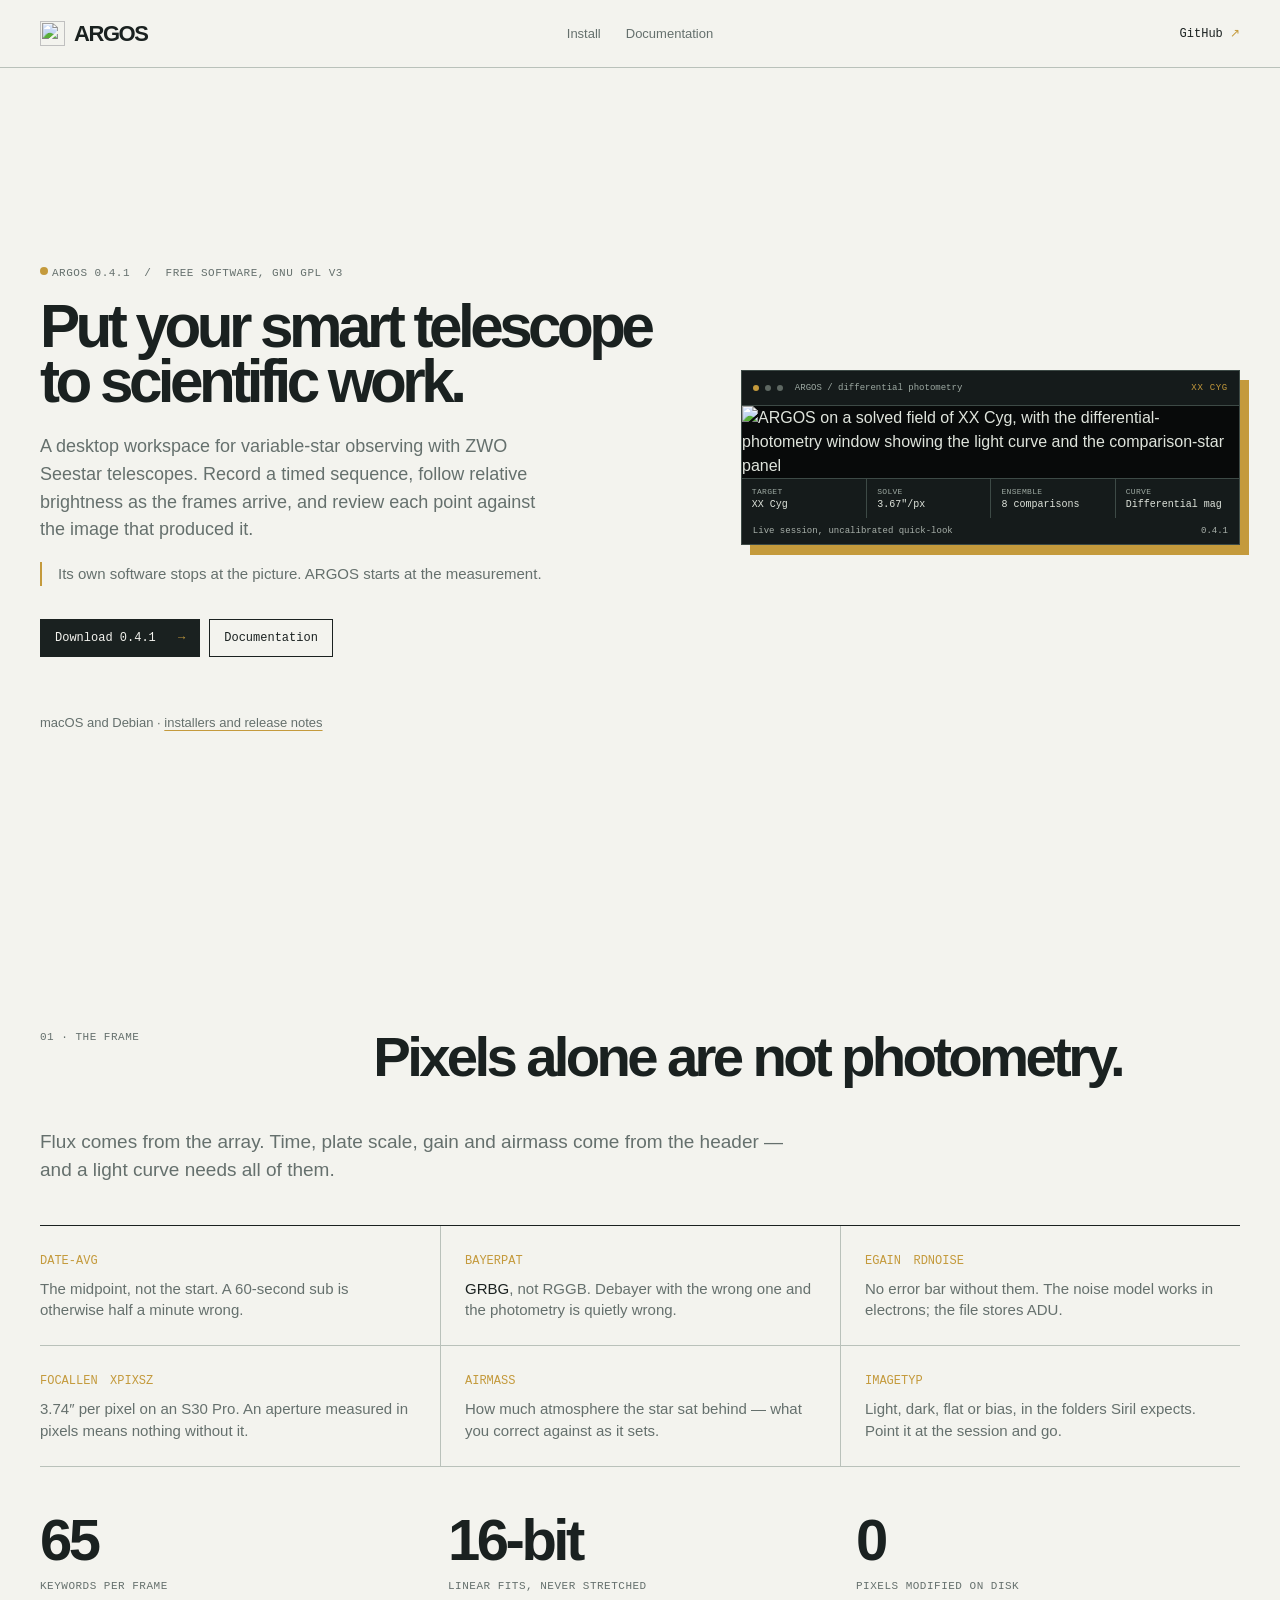
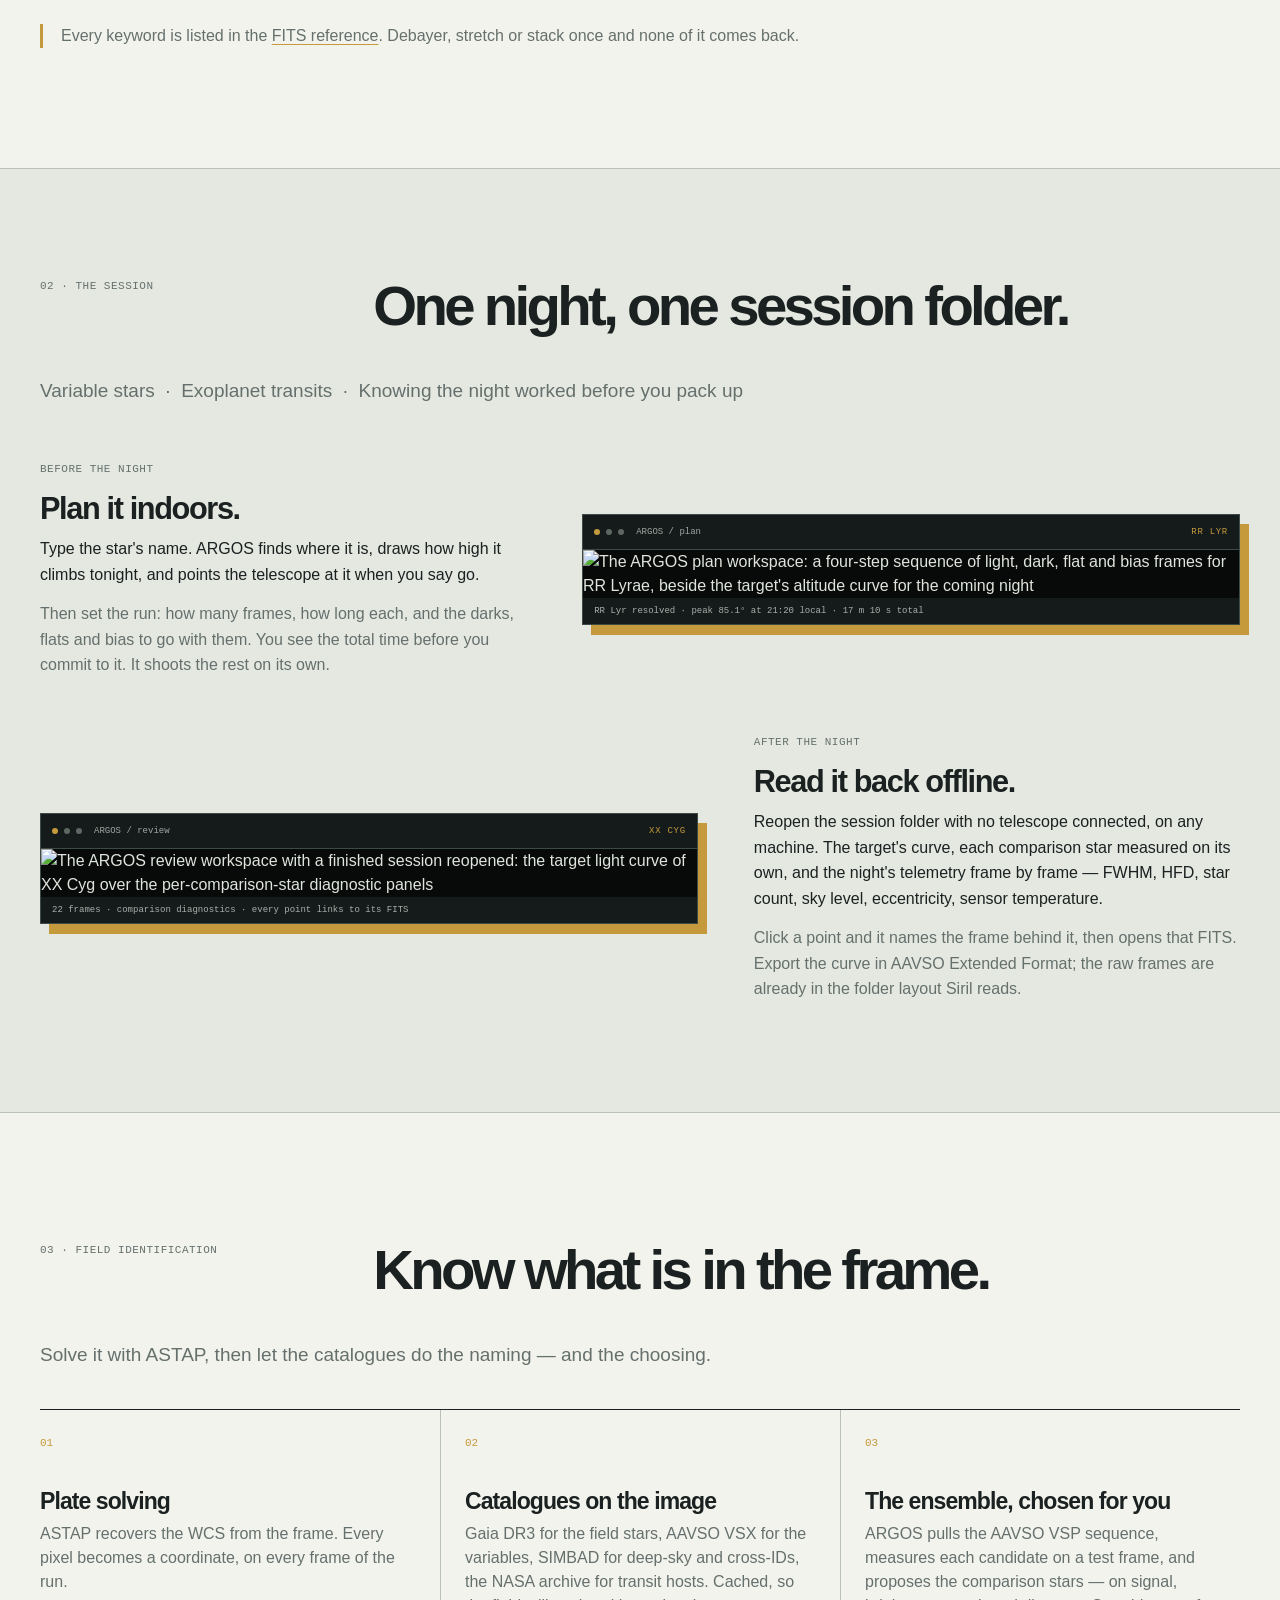
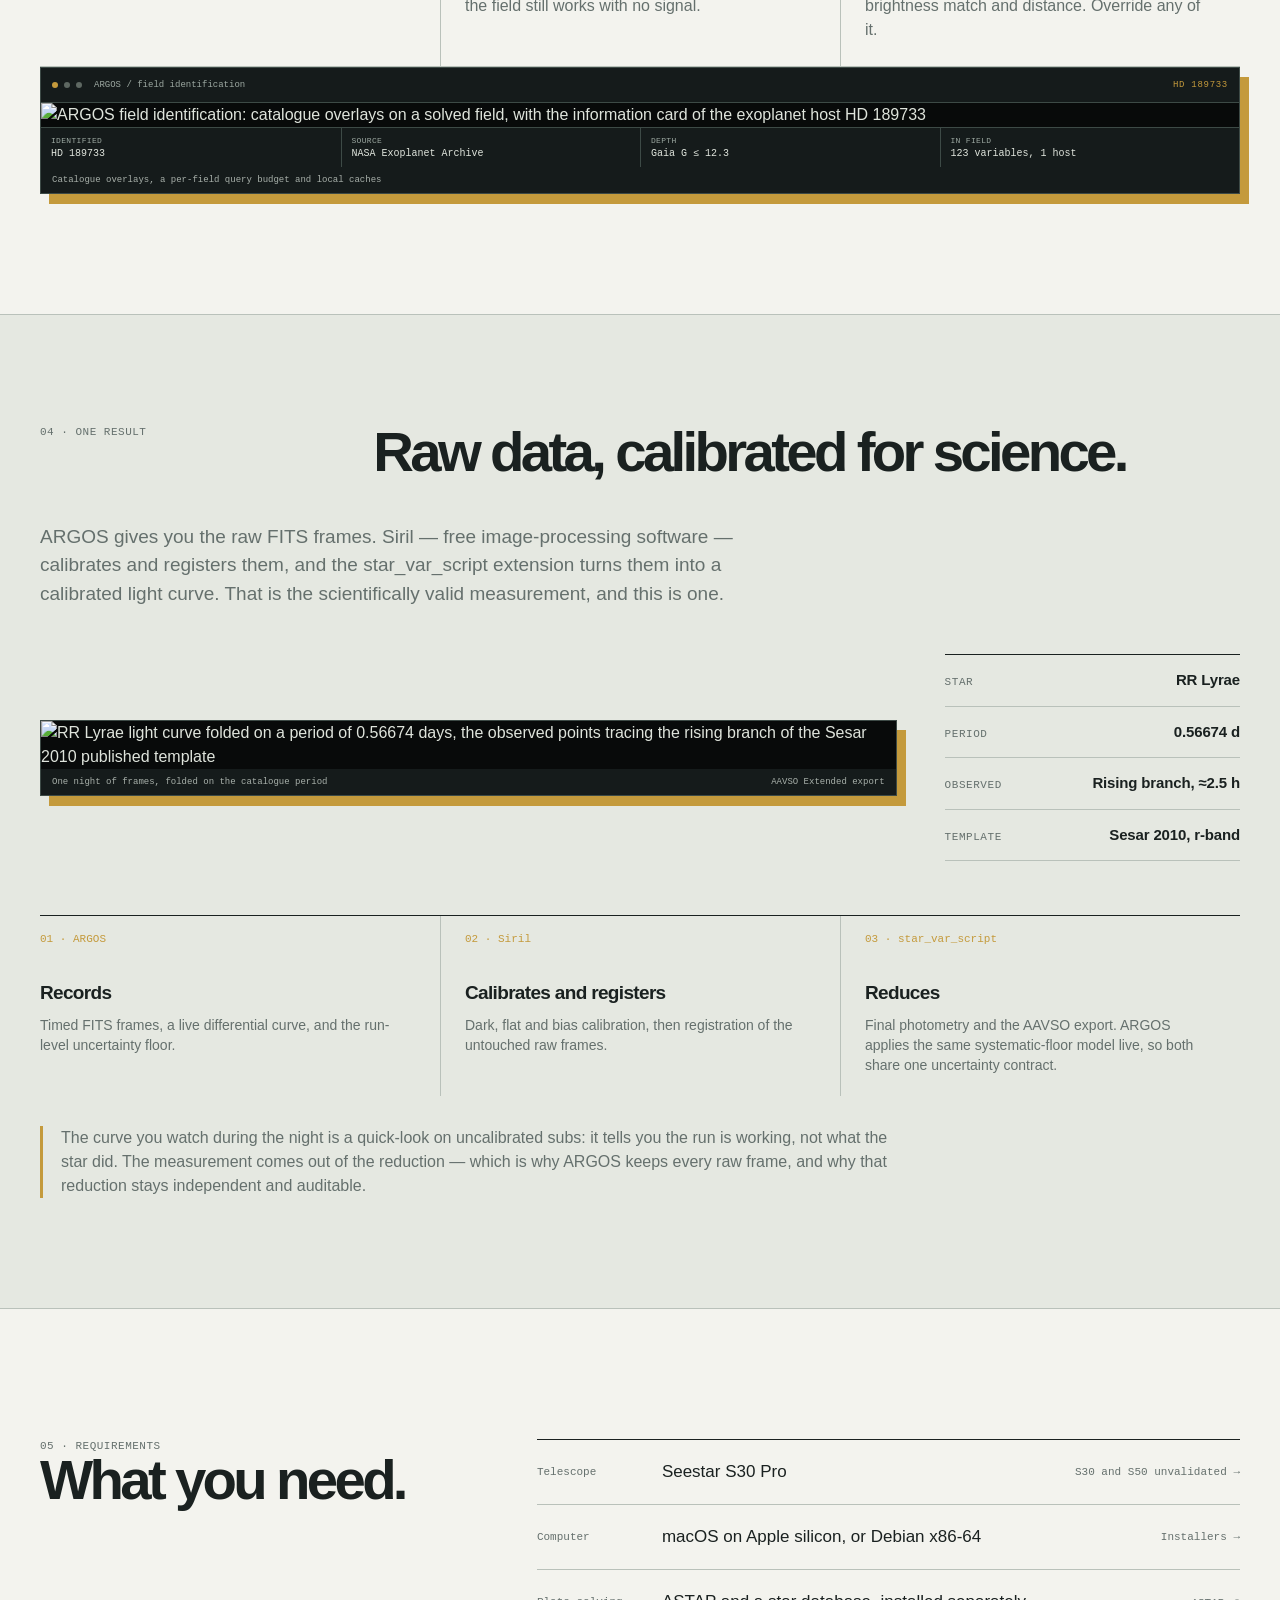
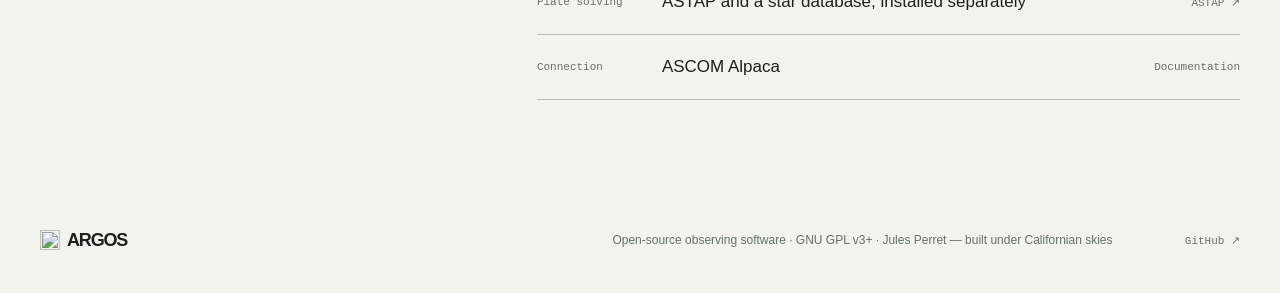
==== docs/index.html @ a36f413e "Merge branch 'main' into release/0.4.2" ====
<!doctype html>
<html lang="en">
<head>
  <meta charset="utf-8">
  <meta name="viewport" content="width=device-width, initial-scale=1">
  <meta name="description" content="ARGOS is a desktop workspace for variable-star observing with ZWO Seestar telescopes: record timed FITS sequences, follow relative brightness as frames arrive, and review each measurement against its source image.">
  <meta property="og:title" content="ARGOS — variable-star observing with a Seestar">
  <meta property="og:description" content="Record timed FITS sequences, follow relative brightness as frames arrive, and review the light curve alongside its source images. Free software, GPL v3.">
  <title>ARGOS — variable-star observing with a Seestar</title>
  <link rel="icon" href="favicon.svg" type="image/svg+xml">
  <link rel="apple-touch-icon" href="apple-touch-icon.png">
  <link rel="stylesheet" href="css/argos.css">
</head>
<body>
  <header class="site-header">
    <a class="site-brand" href="index.html" aria-current="page"><img src="favicon.svg" alt="">ARGOS</a>
    <nav aria-label="Main navigation">
      <a href="install.html">Install</a>
      <a href="docs/">Documentation</a>
    </nav>
    <details class="mobile-menu">
      <summary>Menu</summary>
      <div role="navigation" aria-label="Mobile navigation">
        <a href="install.html">Install</a>
        <a href="docs/">Documentation</a>
        <a href="https://github.com/jperret21/argos" target="_blank" rel="noopener">GitHub ↗</a>
      </div>
    </details>
    <a class="site-external" href="https://github.com/jperret21/argos" target="_blank" rel="noopener">GitHub <span>↗</span></a>
  </header>

  <main>
    <section class="home-hero">
      <div>
        <p class="release-line"><i class="status-dot"></i>ARGOS 0.4.1 &nbsp;/&nbsp; free software, GNU GPL v3</p>
        <h1>Put your smart telescope to scientific work.</h1>
        <p class="lede">A desktop workspace for variable-star observing with ZWO Seestar telescopes. Record a timed sequence, follow relative brightness as the frames arrive, and review each point against the image that produced it.</p>
        <p class="gap-line">Its own software stops at the picture. ARGOS starts at the measurement.</p>
        <div class="actions">
          <a class="action action-primary" href="install.html">Download 0.4.1 <span>→</span></a>
          <a class="action" href="docs/">Documentation</a>
        </div>
        <p class="existing-data">macOS and Debian · <a href="install.html">installers and release notes</a></p>
      </div>

      <figure class="app-window">
        <div class="window-titlebar"><i class="window-dot"></i><i class="window-dot"></i><i class="window-dot"></i><b>ARGOS / differential photometry</b><span class="window-state">XX CYG</span></div>
        <picture><source srcset="img/session-lightcurve.webp" type="image/webp"><img src="img/session-lightcurve.jpg" alt="ARGOS on a solved field of XX Cyg, with the differential-photometry window showing the light curve and the comparison-star panel"></picture>
        <div class="session-readout">
          <div><span>Target</span><strong>XX Cyg</strong></div>
          <div><span>Solve</span><strong>3.67″/px</strong></div>
          <div><span>Ensemble</span><strong>8 comparisons</strong></div>
          <div><span>Curve</span><strong>Differential mag</strong></div>
        </div>
        <figcaption><span>Live session, uncalibrated quick-look</span><span>0.4.1</span></figcaption>
      </figure>
    </section>

    <section class="home-section">
      <div class="section-heading">
        <p class="mono-label">01 · The frame</p>
        <h2>Pixels alone are not photometry.</h2>
      </div>
      <p class="section-lede">Flux comes from the array. Time, plate scale, gain and airmass come from the header — and a light curve needs all of them.</p>
      <div class="keyword-grid">
        <div><code>DATE-AVG</code><p>The midpoint, not the start. A 60-second sub is otherwise half a minute wrong.</p></div>
        <div><code>BAYERPAT</code><p><b>GRBG</b>, not RGGB. Debayer with the wrong one and the photometry is quietly wrong.</p></div>
        <div><code>EGAIN</code> <code>RDNOISE</code><p>No error bar without them. The noise model works in electrons; the file stores ADU.</p></div>
        <div><code>FOCALLEN</code> <code>XPIXSZ</code><p>3.74&Prime; per pixel on an S30 Pro. An aperture measured in pixels means nothing without it.</p></div>
        <div><code>AIRMASS</code><p>How much atmosphere the star sat behind — what you correct against as it sets.</p></div>
        <div><code>IMAGETYP</code><p>Light, dark, flat or bias, in the folders Siril expects. Point it at the session and go.</p></div>
      </div>
      <div class="stat-row">
        <div><b>65</b><span>keywords per frame</span></div>
        <div><b>16-bit</b><span>linear FITS, never stretched</span></div>
        <div><b>0</b><span>pixels modified on disk</span></div>
      </div>
      <p class="method-boundary">Every keyword is listed in the <a href="docs/fits_headers.html">FITS reference</a>. Debayer, stretch or stack once and none of it comes back.</p>
    </section>

    <section class="home-section band">
      <div class="section-heading">
        <p class="mono-label">02 · The session</p>
        <h2>One night, one session folder.</h2>
      </div>
      <p class="section-lede">Variable stars &nbsp;·&nbsp; Exoplanet transits &nbsp;·&nbsp; Knowing the night worked before you pack up</p>

      <div class="showcase">
        <div class="showcase-text">
          <p class="mono-label">Before the night</p>
          <h3>Plan it indoors.</h3>
          <p>Type the star's name. ARGOS finds where it is, draws how high it climbs tonight, and points the telescope at it when you say go.</p>
          <p>Then set the run: how many frames, how long each, and the darks, flats and bias to go with them. You see the total time before you commit to it. It shoots the rest on its own.</p>
        </div>
        <figure class="app-window">
          <div class="window-titlebar"><i class="window-dot"></i><i class="window-dot"></i><i class="window-dot"></i><b>ARGOS / plan</b><span class="window-state">RR LYR</span></div>
          <picture><source srcset="img/plan-sequence.webp" type="image/webp"><img src="img/plan-sequence.jpg" alt="The ARGOS plan workspace: a four-step sequence of light, dark, flat and bias frames for RR Lyrae, beside the target's altitude curve for the coming night" loading="lazy"></picture>
          <figcaption><span>RR Lyr resolved · peak 85.1° at 21:20 local · 17 m 10 s total</span></figcaption>
        </figure>
      </div>

      <div class="showcase reverse">
        <figure class="app-window">
          <div class="window-titlebar"><i class="window-dot"></i><i class="window-dot"></i><i class="window-dot"></i><b>ARGOS / review</b><span class="window-state">XX CYG</span></div>
          <picture><source srcset="img/review-session.webp" type="image/webp"><img src="img/review-session.jpg" alt="The ARGOS review workspace with a finished session reopened: the target light curve of XX Cyg over the per-comparison-star diagnostic panels" loading="lazy"></picture>
          <figcaption><span>22 frames · comparison diagnostics · every point links to its FITS</span></figcaption>
        </figure>
        <div class="showcase-text">
          <p class="mono-label">After the night</p>
          <h3>Read it back offline.</h3>
          <p>Reopen the session folder with no telescope connected, on any machine. The target's curve, each comparison star measured on its own, and the night's telemetry frame by frame — FWHM, HFD, star count, sky level, eccentricity, sensor temperature.</p>
          <p>Click a point and it names the frame behind it, then opens that FITS. Export the curve in AAVSO Extended Format; the raw frames are already in the folder layout Siril reads.</p>
        </div>
      </div>
    </section>

    <section class="home-section">
      <div class="section-heading">
        <p class="mono-label">03 · Field identification</p>
        <h2>Know what is in the frame.</h2>
      </div>
      <p class="section-lede">Solve it with ASTAP, then let the catalogues do the naming — and the choosing.</p>
      <div class="output-grid">
        <article><span>01</span><h3>Plate solving</h3><p>ASTAP recovers the WCS from the frame. Every pixel becomes a coordinate, on every frame of the run.</p></article>
        <article><span>02</span><h3>Catalogues on the image</h3><p>Gaia DR3 for the field stars, AAVSO VSX for the variables, SIMBAD for deep-sky and cross-IDs, the NASA archive for transit hosts. Cached, so the field still works with no signal.</p></article>
        <article><span>03</span><h3>The ensemble, chosen for you</h3><p>ARGOS pulls the AAVSO VSP sequence, measures each candidate on a test frame, and proposes the comparison stars — on signal, brightness match and distance. Override any of it.</p></article>
      </div>
      <figure class="app-window wide">
        <div class="window-titlebar"><i class="window-dot"></i><i class="window-dot"></i><i class="window-dot"></i><b>ARGOS / field identification</b><span class="window-state">HD 189733</span></div>
        <picture><source srcset="img/field-identification.webp" type="image/webp"><img src="img/field-identification.jpg" alt="ARGOS field identification: catalogue overlays on a solved field, with the information card of the exoplanet host HD 189733"></picture>
        <div class="session-readout">
          <div><span>Identified</span><strong>HD 189733</strong></div>
          <div><span>Source</span><strong>NASA Exoplanet Archive</strong></div>
          <div><span>Depth</span><strong>Gaia G ≤ 12.3</strong></div>
          <div><span>In field</span><strong>123 variables, 1 host</strong></div>
        </div>
        <figcaption><span>Catalogue overlays, a per-field query budget and local caches</span></figcaption>
      </figure>
    </section>

    <section class="home-section band">
      <div class="section-heading">
        <p class="mono-label">04 · One result</p>
        <h2>Raw data, calibrated for science.</h2>
      </div>
      <p class="section-lede">ARGOS gives you the raw FITS frames. <a href="https://siril.org" target="_blank" rel="noopener">Siril</a> — free image-processing software — calibrates and registers them, and the <a href="https://github.com/jperret21/star_var_script" target="_blank" rel="noopener">star_var_script</a> extension turns them into a calibrated light curve. That is the scientifically valid measurement, and this is one.</p>
      <div class="plot-split">
        <figure class="app-window">
          <picture><source srcset="img/rrlyrae-sesar-fit-dark.webp" type="image/webp"><img src="img/rrlyrae-sesar-fit-dark.png" alt="RR Lyrae light curve folded on a period of 0.56674 days, the observed points tracing the rising branch of the Sesar 2010 published template" loading="lazy"></picture>
          <figcaption><span>One night of frames, folded on the catalogue period</span><span>AAVSO Extended export</span></figcaption>
        </figure>
        <dl class="plot-facts">
          <div><dt>Star</dt><dd>RR Lyrae</dd></div>
          <div><dt>Period</dt><dd>0.56674 d</dd></div>
          <div><dt>Observed</dt><dd>Rising branch, &#8776;2.5 h</dd></div>
          <div><dt>Template</dt><dd>Sesar 2010, r-band</dd></div>
        </dl>
      </div>
      <div class="release-checklist">
        <div><span>01 · ARGOS</span><strong>Records</strong><p>Timed FITS frames, a live differential curve, and the run-level uncertainty floor.</p></div>
        <div><span>02 · Siril</span><strong>Calibrates and registers</strong><p>Dark, flat and bias calibration, then registration of the untouched raw frames.</p></div>
        <div><span>03 · star_var_script</span><strong>Reduces</strong><p>Final photometry and the AAVSO export. ARGOS applies the same systematic-floor model live, so both share one uncertainty contract.</p></div>
      </div>
      <p class="method-boundary">The curve you watch during the night is a quick-look on uncalibrated subs: it tells you the run is working, not what the star did. The measurement comes out of the reduction — which is why ARGOS keeps every raw frame, and why that reduction stays independent and auditable.</p>
    </section>

    <section class="release-overview">
      <div class="release-intro">
        <p class="mono-label">05 · Requirements</p>
        <h2>What you need.</h2>
      </div>
      <div class="release-manifest">
        <div class="manifest-row"><span>Telescope</span><strong>Seestar S30 Pro</strong><a href="install.html">S30 and S50 unvalidated →</a></div>
        <div class="manifest-row"><span>Computer</span><strong>macOS on Apple silicon, or Debian x86-64</strong><a href="install.html">Installers →</a></div>
        <div class="manifest-row"><span>Plate solving</span><strong>ASTAP and a star database, installed separately</strong><a href="https://www.hnsky.org/astap.htm" target="_blank" rel="noopener">ASTAP ↗</a></div>
        <div class="manifest-row"><span>Connection</span><strong>ASCOM Alpaca</strong><a href="docs/">Documentation</a></div>
      </div>
    </section>

  </main>

  <footer class="site-footer">
    <a class="site-brand" href="index.html"><img src="favicon.svg" alt="">ARGOS</a>
    <p>Open-source observing software · GNU GPL v3+ · Jules Perret — built under Californian skies</p>
    <a href="https://github.com/jperret21/argos" target="_blank" rel="noopener">GitHub ↗</a>
  </footer>
</body>
</html>
---- docs/css/argos.css ----
/* ARGOS public site — scientific instrument, not a generic SaaS landing page. */@font-face { font-family: "IBM Plex Sans"; src: url("../fonts/IBMPlexSans-Regular.woff2") format("woff2"); font-weight: 400; font-style: normal; font-display: swap; }
@font-face { font-family: "IBM Plex Sans"; src: url("../fonts/IBMPlexSans-Medium.woff2") format("woff2"); font-weight: 500; font-style: normal; font-display: swap; }
@font-face { font-family: "IBM Plex Sans"; src: url("../fonts/IBMPlexSans-SemiBold.woff2") format("woff2"); font-weight: 600 700; font-style: normal; font-display: swap; }
@font-face { font-family: "IBM Plex Mono"; src: url("../fonts/IBMPlexMono-Regular.woff2") format("woff2"); font-weight: 400; font-style: normal; font-display: swap; }
@font-face { font-family: "IBM Plex Mono"; src: url("../fonts/IBMPlexMono-Medium.woff2") format("woff2"); font-weight: 500; font-style: normal; font-display: swap; }
:root { --paper:#f3f3ee; --ink:#1a2120; --muted:#65706d; --line:#b9c1ba; --soft:#e5e8e1; --orange:#c49a3c; --orange-hi:#e4b04c; --screen:#151b1b; --screen-line:#3d4a46; --screen-text:#dfe4dc; --sans:"IBM Plex Sans",Arial,sans-serif; --mono:"IBM Plex Mono",ui-monospace,monospace; }
* { box-sizing:border-box; }
html { scroll-behavior:smooth; }
body { margin:0; min-width:320px; background:var(--paper); color:var(--ink); font:16px/1.5 var(--sans); -webkit-font-smoothing:antialiased; }
a { color:inherit; text-decoration:none; }
a:focus-visible { outline:2px solid var(--orange); outline-offset:4px; }
/* Shared chrome */.site-header { max-width:1440px; min-height:68px; padding:0 40px; margin:auto; display:grid; grid-template-columns:1fr auto 1fr; align-items:center; border-bottom:1px solid var(--line); }
.site-brand { display:inline-flex; align-items:center; width:max-content; font:700 22px/1 var(--sans); letter-spacing:-.065em; }
.site-brand img { width:25px; height:25px; margin-right:9px; }
.site-header nav { display:flex; gap:25px; color:var(--muted); font-size:13px; }
.site-header nav a:hover,.site-header nav a[aria-current="page"],.site-external:hover { color:var(--orange); }
.site-external { justify-self:end; font:12px var(--mono); }
.site-external span { color:var(--orange); }
.site-footer { max-width:1280px; margin:auto; padding:0 40px 44px; display:grid; grid-template-columns:1fr 1fr auto; align-items:center; color:var(--muted); font-size:12px; }
.site-footer .site-brand { color:var(--ink); font-size:18px; }
.site-footer .site-brand img { width:20px; height:20px; margin-right:7px; }
.site-footer p { margin:0; }
.site-footer>a:last-child { font:11px var(--mono); }
.site-footer>a:last-child:hover { color:var(--orange); }
.mono-label { margin:0; color:var(--muted); font:11px/1.3 var(--mono); letter-spacing:.045em; text-transform:uppercase; }
.mobile-menu { display:none; position:relative; justify-self:end; z-index:20; }
.mobile-menu summary { padding:8px 10px; border:1px solid var(--ink); cursor:pointer; list-style:none; font:11px/1 var(--mono); }
.mobile-menu summary::-webkit-details-marker { display:none; }
.mobile-menu summary::after { content:" +"; color:var(--orange); }
.mobile-menu[open] summary { background:var(--ink); color:var(--paper); }
.mobile-menu[open] summary::after { content:" −"; }
.mobile-menu>div { position:absolute; top:calc(100% + 8px); right:0; width:min(270px,calc(100vw - 40px)); padding:7px; border:1px solid var(--ink); background:var(--paper); box-shadow:6px 6px 0 var(--orange); }
.mobile-menu a { display:block; padding:10px 11px; color:var(--muted); font-size:13px; }
.mobile-menu a+a { border-top:1px solid var(--line); }
.mobile-menu a:hover,.mobile-menu a[aria-current="page"] { color:var(--ink); background:var(--soft); }
.mobile-menu summary:focus-visible { outline:2px solid var(--orange); outline-offset:4px; }
/* Home */.home-hero { max-width:1280px; min-height:calc(100vh - 68px); padding:95px 40px 65px; margin:auto; display:grid; grid-template-columns:minmax(0,1.3fr) minmax(0,1fr); align-items:center; gap:52px; }
.release-line { margin:0; color:var(--muted); font:11px/1.3 var(--mono); letter-spacing:.045em; text-transform:uppercase; }
.status-dot { width:8px; height:8px; display:inline-block; background:var(--orange); border-radius:50%; vertical-align:1px; margin-right:4px; animation:signal 2.8s ease-in-out infinite; }
@keyframes signal { 0%,100%{box-shadow:0 0 0 0 rgba(196,154,60,0)}45%{box-shadow:0 0 0 6px rgba(196,154,60,.18)} }
.home-hero h1 { max-width:680px; margin:20px 0 23px; font-size:clamp(46px,4.7vw,64px); font-weight:600; letter-spacing:-.075em; line-height:.91; }
.lede { max-width:520px; margin:0; color:var(--muted); font-size:18px; line-height:1.55; }
.actions { display:flex; flex-wrap:wrap; gap:9px; margin:33px 0 56px; }
.action { border:1px solid var(--ink); padding:12px 14px; font:12px/1 var(--mono); transition:background .18s,color .18s,border-color .18s; }
.action span { margin-left:15px; color:var(--orange); }
.action-primary { background:var(--ink); color:var(--paper); }
.action-primary:hover { background:var(--orange); border-color:var(--orange); color:var(--ink); }
.action-primary:hover span { color:var(--ink); }
.action:not(.action-primary):hover { border-color:var(--orange); color:var(--orange); }
.existing-data { margin:0; color:var(--muted); font-size:13px; }
.existing-data a,.method-boundary a { text-decoration:underline; text-decoration-color:var(--orange); text-underline-offset:3px; }
.existing-data a:hover,.method-boundary a:hover { color:var(--orange); }
.app-window { width:100%; max-width:720px; min-width:0; margin:0; justify-self:end; align-self:center; position:relative; top:-42px; border:1px solid var(--screen-line); background:var(--screen); color:var(--screen-text); box-shadow:9px 10px 0 var(--orange); animation:interface-in 850ms cubic-bezier(.2,.7,.2,1) both; }
.app-window.wide { max-width:none; justify-self:stretch; top:0; margin:0; }
.window-titlebar { height:35px; padding:0 11px; display:flex; align-items:center; gap:6px; border-bottom:1px solid var(--screen-line); font:9px var(--mono); color:#9da9a2; }
.window-titlebar b { margin-left:6px; font-weight:400; }
.window-dot { width:6px; height:6px; border-radius:50%; background:#5e6862; }
.window-dot:first-child { background:var(--orange); }
.window-state { margin-left:auto; color:var(--orange); letter-spacing:.08em; }
.app-window picture { overflow:hidden; display:block; background:#080a0a; }
.app-window img { display:block; width:100%; height:auto; object-fit:contain; animation:image-in 1.1s .12s ease-out both; }
.session-readout { display:flex; border-top:1px solid var(--screen-line); overflow:hidden; }
.session-readout div { flex:1 1 25%; min-width:0; padding:8px 10px; }
.session-readout div+div { border-left:1px solid var(--screen-line); }
.session-readout span { display:block; overflow:hidden; color:#9da9a2; font:8px var(--mono); letter-spacing:.04em; text-overflow:ellipsis; text-transform:uppercase; white-space:nowrap; }
.session-readout strong { display:block; overflow:hidden; margin-top:3px; color:var(--screen-text); font:10px var(--mono); font-weight:400; text-overflow:ellipsis; white-space:nowrap; }
.app-window figcaption { display:flex; justify-content:space-between; padding:8px 11px; color:#a8b0aa; font:9px var(--mono); }
@keyframes interface-in {from{opacity:0;transform:translateY(16px)}to{opacity:1;transform:translateY(0)}}
@keyframes image-in {from{opacity:.15;transform:scale(1.02)}to{opacity:1;transform:scale(1)}}
.home-section { max-width:1280px; padding:130px 40px 120px; margin:auto; }
.section-heading { display:grid; grid-template-columns:1fr 2.6fr; margin-bottom:43px; }
.section-heading h2,.release-intro h2 { max-width:850px; margin:0; font-size:clamp(35px,4.4vw,61px); font-weight:600; line-height:.97; letter-spacing:-.065em; }
/* Headings break on their own width, not the viewport's: without this every
   one of them drops its last word alone onto a second line. */
.home-hero h1,.release-page .page-hero h1,.section-heading h2,.release-intro h2,.showcase-text h3 { text-wrap:balance; }
.manifest-row code { color:var(--orange); font:inherit; }
.release-overview { max-width:1280px; padding:130px 40px; margin:auto; display:grid; grid-template-columns:.75fr 1.25fr; gap:75px; }
.release-intro>p:last-child { max-width:370px; margin:19px 0 0; color:var(--muted); font:16px/1.5 var(--sans); text-transform:none; letter-spacing:0; }
.release-manifest { border-top:1px solid var(--ink); }
.manifest-row { min-height:65px; display:grid; grid-template-columns:105px 1fr auto; gap:20px; align-items:center; border-bottom:1px solid var(--line); }
.manifest-row>span { color:var(--muted); font:11px var(--mono); }
.manifest-row strong { font-size:17px; font-weight:500; }
.manifest-row a { color:var(--muted); font:11px var(--mono); }
.manifest-row a:hover { color:var(--orange); }
.home-hero>*,.section-heading>*,.release-overview>* { min-width:0; }
.output-grid { display:grid; grid-template-columns:repeat(3,minmax(0,1fr)); border-top:1px solid var(--ink); border-bottom:1px solid var(--line); }
.output-grid article { min-width:0; padding:19px 24px 24px 0; }
.output-grid article+article { padding-left:24px; border-left:1px solid var(--line); }
.output-grid span { color:var(--orange); font:11px var(--mono); }
.output-grid h3 { margin:36px 0 8px; font-size:23px; line-height:1.08; letter-spacing:-.04em; }
.output-grid p { margin:0; color:var(--muted); }
/* Alternating text / screenshot rows — the hero's rhythm, repeated. */
.showcase { display:grid; grid-template-columns:minmax(0,0.85fr) minmax(0,1.15fr); gap:56px; align-items:center; margin-top:56px; }
.showcase.reverse { grid-template-columns:minmax(0,1.15fr) minmax(0,0.85fr); }
.showcase .app-window { max-width:none; justify-self:stretch; top:0; margin:0; }
.showcase-text { min-width:0; }
.showcase-text h3 { margin:14px 0 12px; font-size:clamp(24px,2.4vw,32px); font-weight:600; line-height:1.02; letter-spacing:-.045em; }
.showcase-text p { margin:0 0 14px; line-height:1.6; }
.showcase-text p:last-child { margin:0; color:var(--muted); }
.method-boundary { max-width:850px; margin:30px 0 0; padding-left:18px; border-left:3px solid var(--orange); color:var(--muted); }
/* The gap ARGOS exists to fill: stated in the hero, itemised in section 01. */
.gap-line { max-width:520px; margin:18px 0 0; padding-left:16px; border-left:2px solid var(--orange); color:var(--muted); font-size:15px; line-height:1.55; }
.section-lede { max-width:760px; margin:0 0 40px; color:var(--muted); font-size:19px; line-height:1.5; }
/* Scannable: the keyword, and what breaks without it. */
.keyword-grid { display:grid; grid-template-columns:repeat(3,minmax(0,1fr)); border-top:1px solid var(--ink); }
.keyword-grid div { min-width:0; padding:21px 24px 24px 0; border-bottom:1px solid var(--line); }
.keyword-grid div:not(:nth-child(3n+1)) { padding-left:24px; border-left:1px solid var(--line); }
.keyword-grid code { display:inline-block; margin:0 8px 11px 0; color:var(--orange); font:12px/1 var(--mono); }
.keyword-grid p { margin:0; color:var(--muted); font-size:15px; line-height:1.45; }
.keyword-grid p b { color:var(--ink); font-weight:500; }
.stat-row { display:grid; grid-template-columns:repeat(3,minmax(0,1fr)); gap:24px; margin-top:44px; }
.stat-row div { min-width:0; }
.stat-row b { display:block; font-size:clamp(38px,4.6vw,58px); font-weight:600; line-height:1; letter-spacing:-.06em; }
.stat-row span { display:block; margin-top:10px; color:var(--muted); font:11px/1.4 var(--mono); letter-spacing:.045em; text-transform:uppercase; }
/* Releases */.release-page .page-hero { max-width:1280px; padding:105px 40px 80px; margin:auto; display:grid; grid-template-columns:1fr 1fr; gap:50px; }
.release-page .page-hero h1 { max-width:630px; margin:15px 0; font-size:clamp(50px,6.3vw,86px); line-height:.91; letter-spacing:-.075em; }
.release-page .page-hero p:last-child { max-width:470px; color:var(--muted); font-size:18px; }
.release-page .release-note { align-self:end; padding:20px; background:var(--screen); color:var(--screen-text); border-left:4px solid var(--orange); font:12px/1.55 var(--mono); }
.release-page .release-note b,.release-page .release-scope b { color:var(--orange); font-weight:500; }
.release-page .release-note b { display:block; margin-bottom:7px; }
.release-page .download-section { max-width:1280px; padding:100px 40px; margin:auto; }
.release-page .download-section h2 { max-width:710px; margin:0 0 44px; font-size:clamp(34px,4vw,55px); line-height:.98; letter-spacing:-.06em; }
.download-table { border-top:1px solid var(--ink); }
.download-row { min-height:94px; display:grid; grid-template-columns:130px 1fr 1.1fr auto; align-items:center; gap:18px; border-bottom:1px solid var(--line); }
.download-row .platform { font:12px var(--mono); color:var(--orange); }
.download-row strong { font-size:19px; }
.download-row p { margin:0; color:var(--muted); font-size:14px; }
.download-row a { padding:10px 12px; border:1px solid var(--ink); font:11px var(--mono); white-space:nowrap; }
.download-row a:hover { background:var(--ink); color:var(--paper); }
.release-notes { max-width:1280px; margin:auto; padding:100px 40px; }
.release-notes h2 { max-width:680px; margin:0 0 30px; font-size:clamp(32px,3.6vw,48px); line-height:1; letter-spacing:-.06em; }
.release-checklist { display:grid; grid-template-columns:repeat(3,1fr); border-top:1px solid var(--ink); }
.release-checklist div { min-height:180px; padding:17px 24px 20px 0; }
.release-checklist div+div { border-left:1px solid var(--line); padding-left:24px; }
.release-checklist span { display:block; margin-bottom:34px; color:var(--orange); font:11px var(--mono); }
.release-checklist strong { display:block; margin-bottom:7px; font-size:19px; letter-spacing:-.035em; }
.release-checklist p { margin:0; color:var(--muted); font-size:14px; line-height:1.45; }
.release-notes-what { padding-top:10px; }
.release-notes ul { max-width:760px; margin:0; padding-left:20px; color:var(--muted); }
.release-notes li { margin:9px 0; }
.release-notes code { font:12px var(--mono); color:var(--ink); }
.release-scope { max-width:760px; margin-top:31px; padding:18px 20px; border-left:4px solid var(--orange); background:var(--soft); color:var(--muted); font:12px/1.6 var(--mono); }
.release-scope b { display:block; margin-bottom:3px; }

/* Full-bleed bands: the horizontal rhythm that separates one section from the next. */
.band { max-width:none; background:var(--soft); border-top:1px solid var(--line); border-bottom:1px solid var(--line); padding:110px max(40px,calc((100vw - 1200px)/2)); }
.band .release-scope { background:var(--paper); }
.app-window + .release-checklist { margin-top:54px; }
/* Section 04 shows a plot, not a screenshot. Full-bleed it ran 714px tall and
   made a second full-width block right after section 03; beside its numbers it
   reads as a figure, and the four values escape the 8px status bar. */
.plot-split { display:grid; grid-template-columns:minmax(0,2.9fr) minmax(0,1fr); gap:48px; align-items:center; margin-top:46px; }
.plot-split .app-window { max-width:none; justify-self:stretch; top:0; margin:0; }
.plot-facts { margin:0; border-top:1px solid var(--ink); }
.plot-facts div { display:flex; align-items:baseline; justify-content:space-between; gap:18px; padding:14px 0; border-bottom:1px solid var(--line); }
.plot-facts dt { color:var(--muted); font:11px var(--mono); letter-spacing:.05em; text-transform:uppercase; white-space:nowrap; }
.plot-facts dd { margin:0; font-size:15px; font-weight:600; letter-spacing:-.01em; text-align:right; }
.plot-split + .release-checklist { margin-top:54px; }
@media (max-width:950px) { .home-hero { grid-template-columns:1fr; min-height:auto; }  }
@media (max-width:1000px) { .plot-split { grid-template-columns:1fr; gap:26px; margin-top:34px; }  }
code { font-family:var(--mono); font-size:.92em; }
/* Numbered step list, restored for the install walkthrough. */
.sequence-table { padding:0; margin:0; list-style:none; border-top:1px solid var(--ink); }
.sequence-table li { display:grid; grid-template-columns:105px 1.1fr 1.3fr; gap:24px; align-items:baseline; padding:21px 0; border-bottom:1px solid var(--line); }
.sequence-table span { color:var(--orange); font:12px var(--mono); }
.sequence-table strong { font-size:22px; letter-spacing:-.035em; }
.sequence-table p { margin:0; color:var(--muted); }
@media (max-width:800px) { .site-header { min-height:60px; padding:0 20px; grid-template-columns:1fr auto; }
.site-header nav,.site-header>.site-external { display:none; }
.mobile-menu { display:block; }
.site-brand { font-size:20px; }
.site-brand img { width:22px; height:22px; }
.home-hero { min-height:auto; padding:65px 20px 60px; grid-template-columns:1fr; gap:45px; }
.home-hero h1 { font-size:clamp(45px,13vw,67px); }
.app-window { top:auto; box-shadow:8px 8px 0 var(--orange); }
.section-heading,.release-overview,.release-page .page-hero { grid-template-columns:1fr; }
.home-section { padding:85px 20px; }
.section-heading { gap:15px; }
.output-grid { grid-template-columns:1fr; }
.output-grid article,.output-grid article+article { padding:18px 0 22px; border-left:0; border-bottom:1px solid var(--line); }
.output-grid h3 { margin-top:18px; }
.release-overview { padding:85px 20px; gap:42px; }
.manifest-row { grid-template-columns:85px minmax(0,1fr); gap:8px; padding:13px 0; }
.manifest-row strong { overflow-wrap:anywhere; }
.manifest-row a { grid-column:2; }
.site-footer { padding:0 20px 32px; grid-template-columns:1fr; gap:15px; }
.release-page .page-hero,.release-page .download-section { padding:70px 20px; }
.release-page .download-section { padding-top:60px; }
.download-row { grid-template-columns:80px 1fr; padding:16px 0; }
.download-row>* { min-width:0; }
.download-row strong { overflow-wrap:anywhere; }
.download-row p { grid-column:2; overflow-wrap:anywhere; }.download-row a { grid-column:2; width:max-content; }
.release-notes { padding:0 20px 70px; }
.showcase,.showcase.reverse { grid-template-columns:1fr; gap:26px; margin-top:38px; }
.showcase.reverse .app-window { order:-1; }
.showcase-text h3 { margin-top:10px; }
.keyword-grid { grid-template-columns:1fr; }
.keyword-grid div,.keyword-grid div:not(:nth-child(3n+1)) { padding:17px 0; border-left:0; }
.stat-row { grid-template-columns:1fr; gap:26px; }
.section-lede { font-size:17px; }
.release-checklist { grid-template-columns:1fr; }.sequence-table li { grid-template-columns:45px minmax(0,1fr); gap:10px; }.sequence-table li p { grid-column:2; }
.release-checklist div { min-height:0; padding:17px 0; border-bottom:1px solid var(--line); }
.release-checklist div+div { border-left:0; padding-left:0; }
.release-checklist span { margin-bottom:13px; }  }
@media (prefers-reduced-motion:reduce) { *,*::before,*::after { animation-duration:.01ms!important; animation-iteration-count:1!important; scroll-behavior:auto!important; }  }
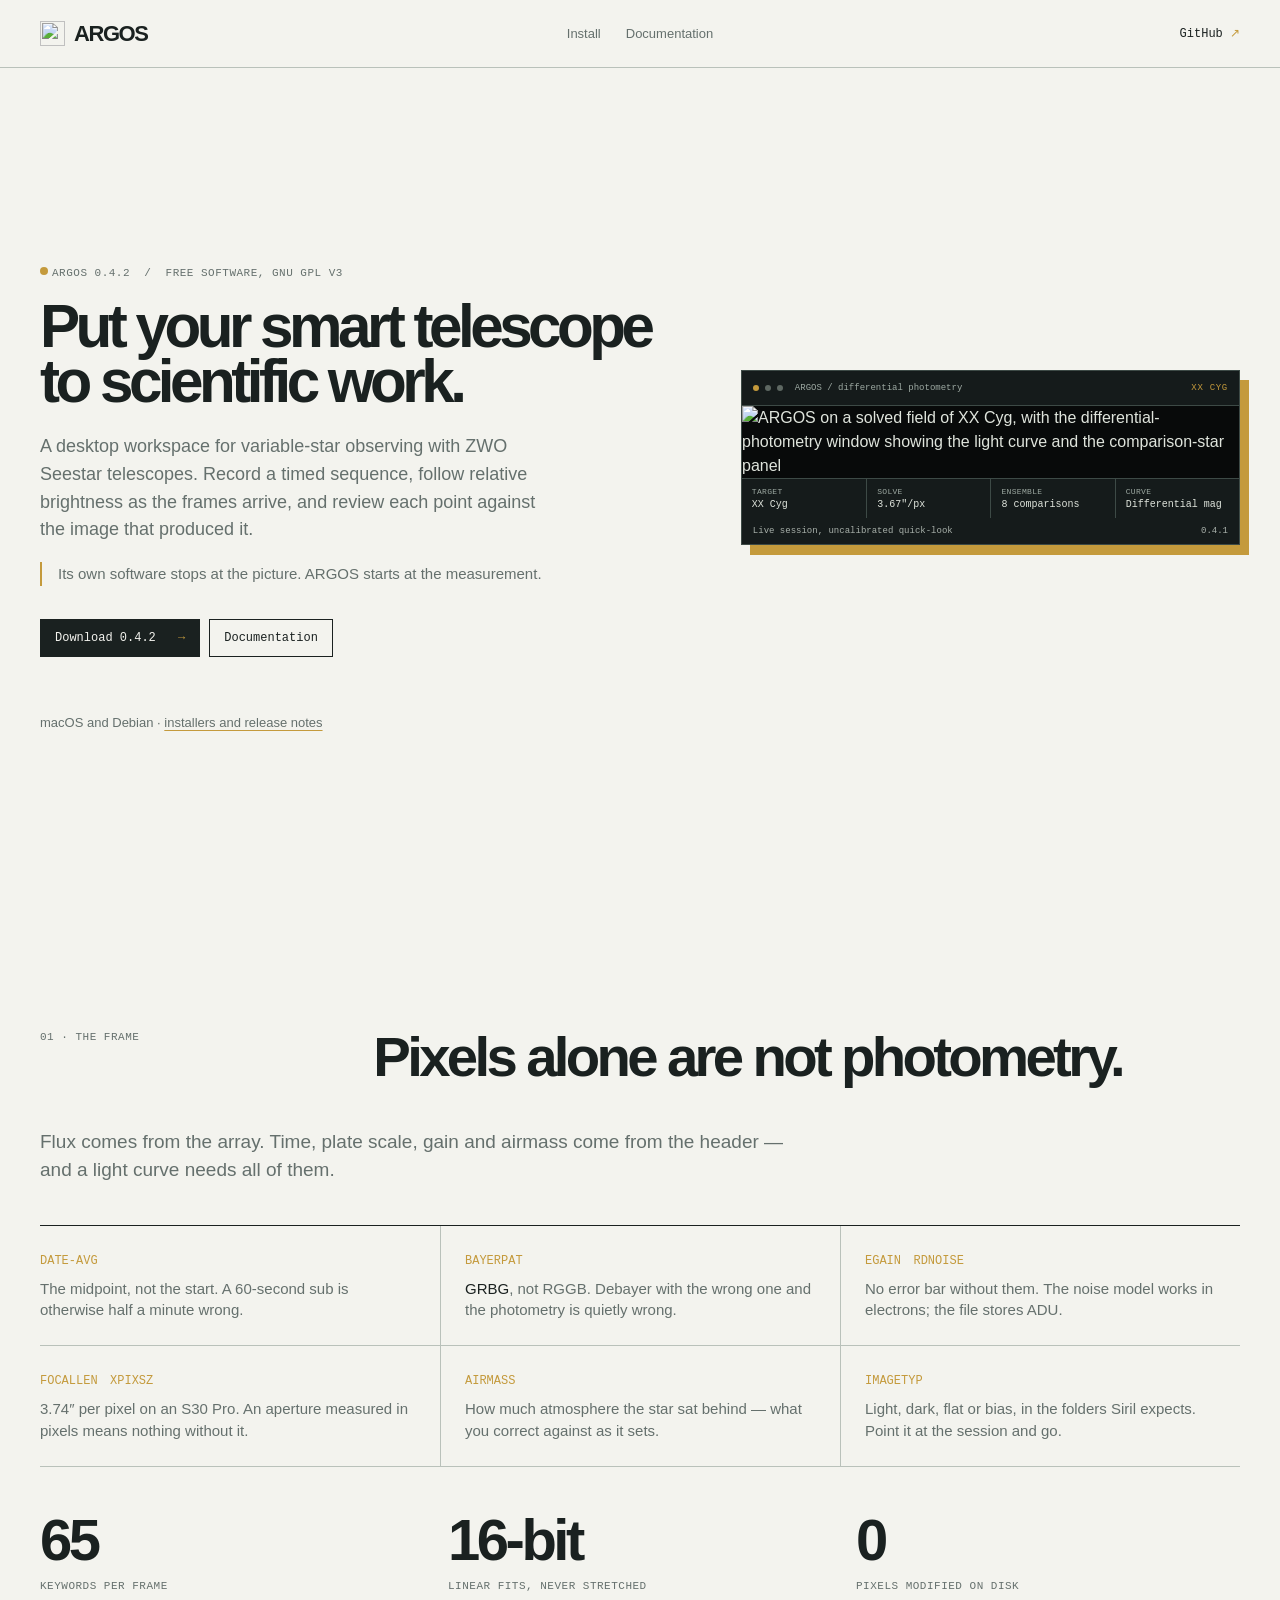
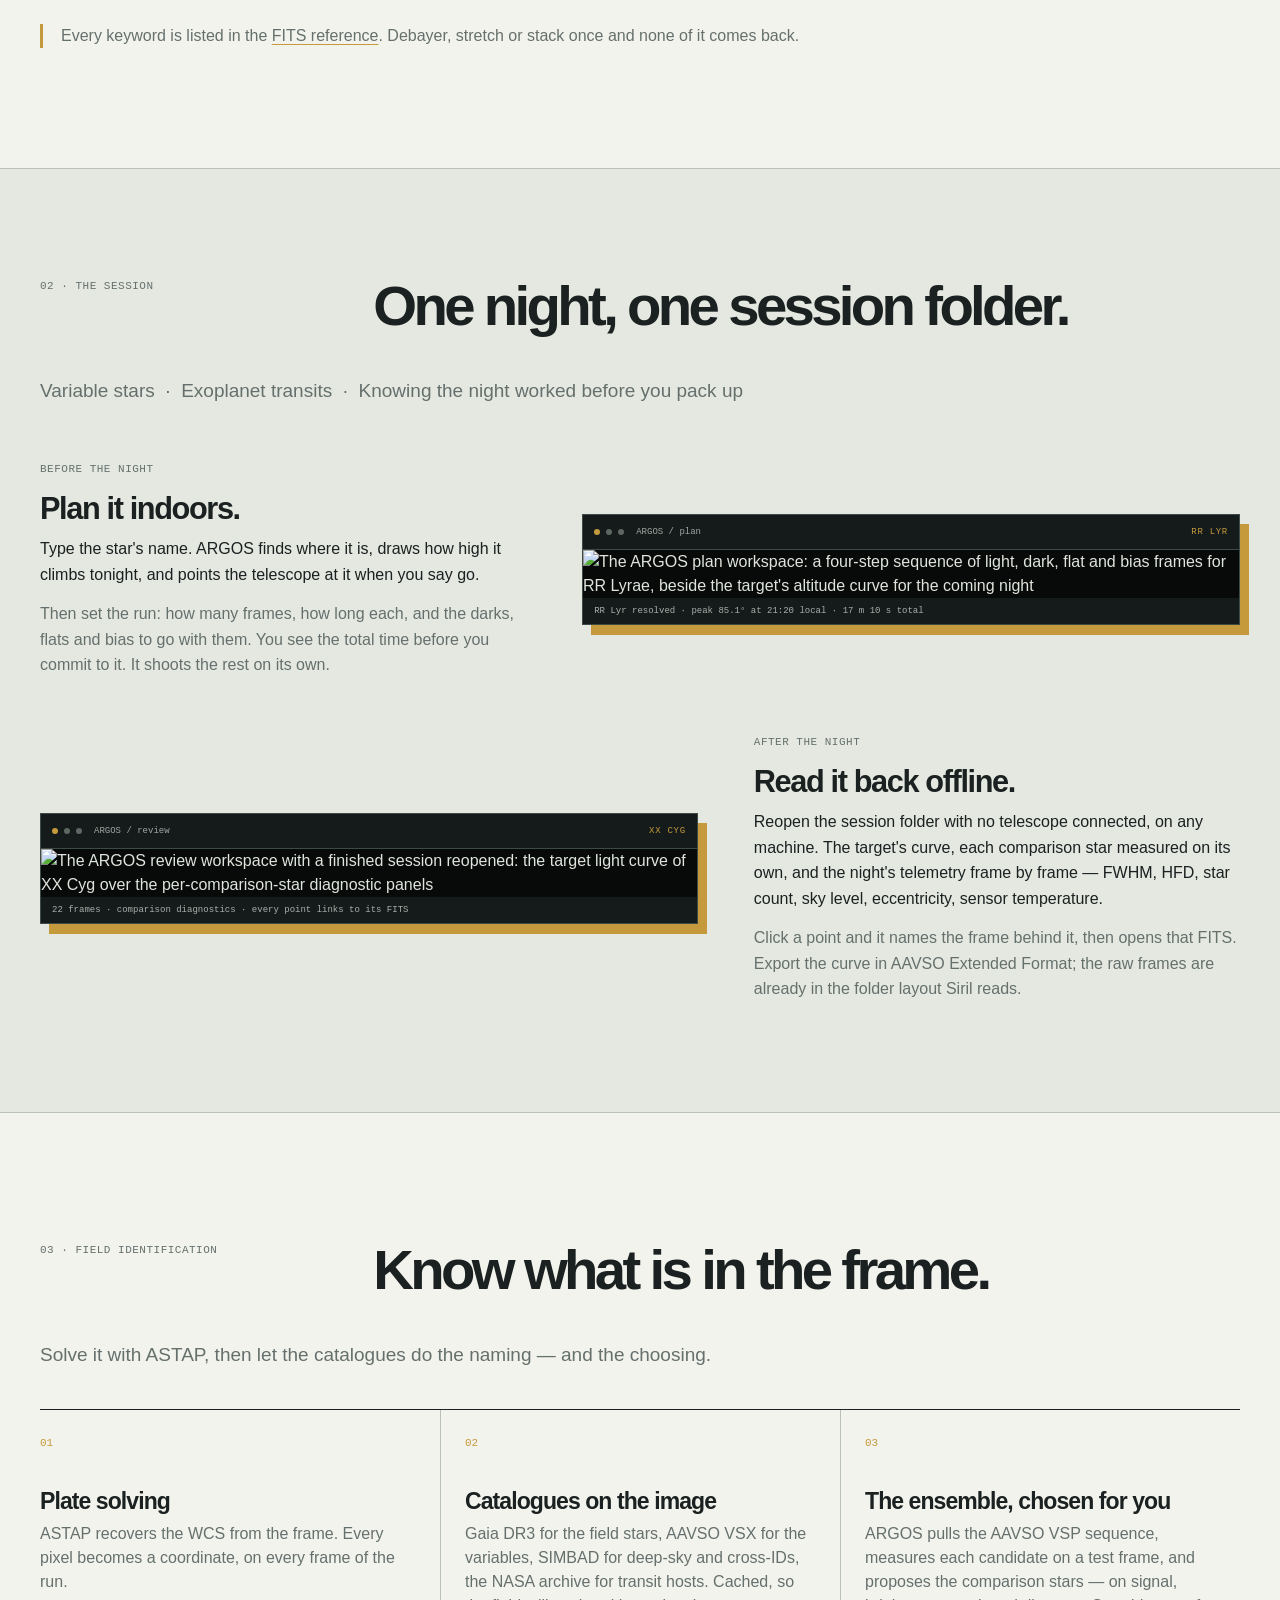
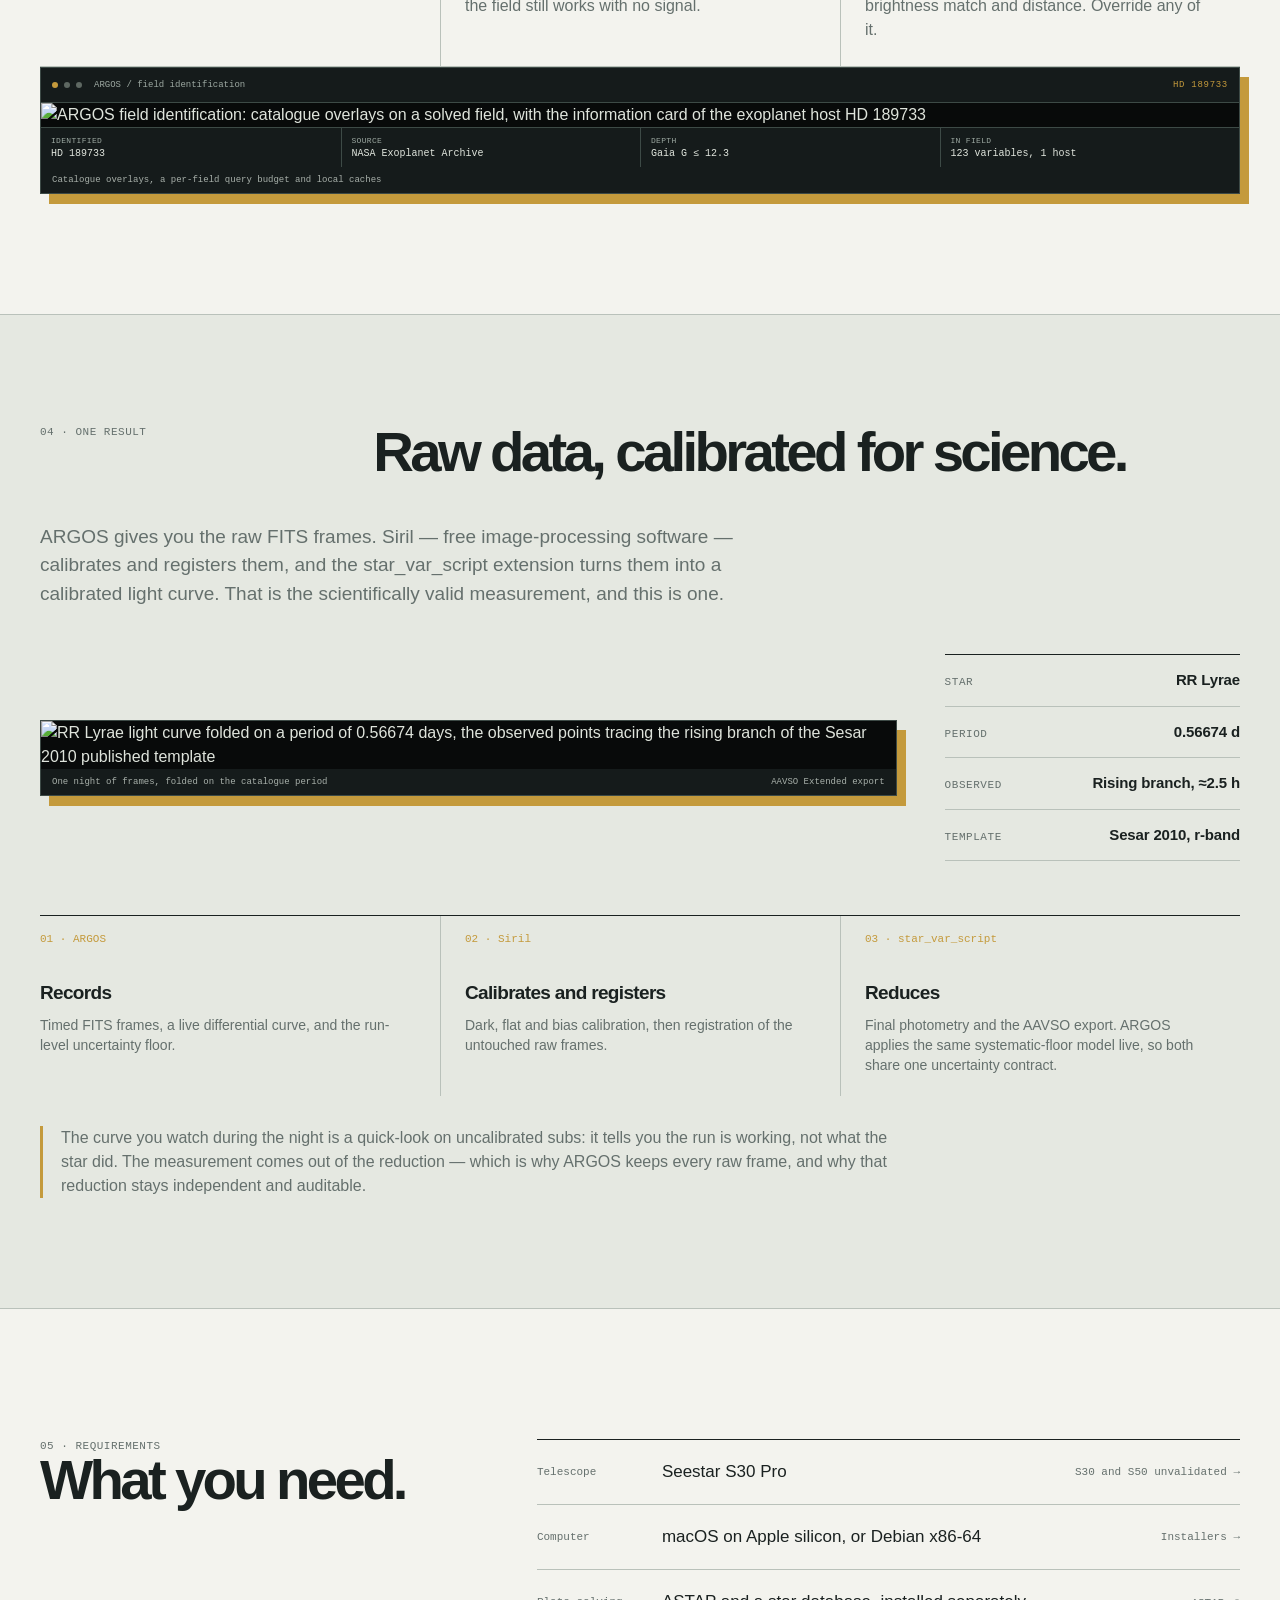
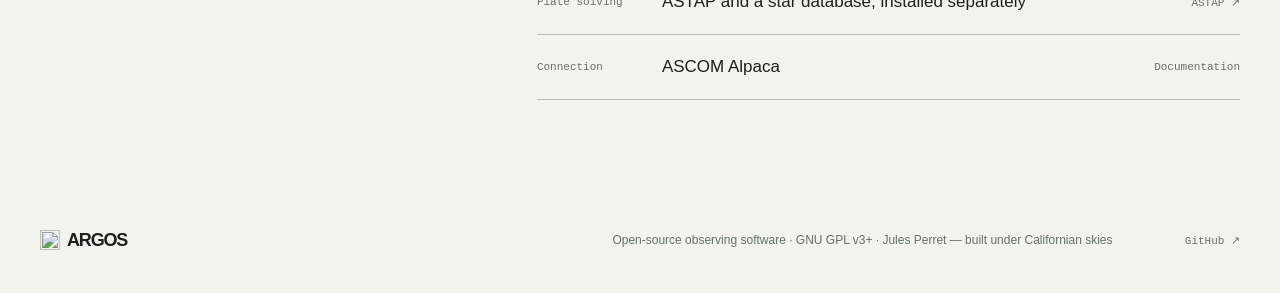
==== commit ad3efc55: "release: point the downloads and the site at the published 0.4.2 v0.4.2 was published on 2026-11-01." ====
--- a/docs/index.html
+++ b/docs/index.html
@@ -32,12 +32,12 @@
   <main>
     <section class="home-hero">
       <div>
-        <p class="release-line"><i class="status-dot"></i>ARGOS 0.4.1 &nbsp;/&nbsp; free software, GNU GPL v3</p>
+        <p class="release-line"><i class="status-dot"></i>ARGOS 0.4.2 &nbsp;/&nbsp; free software, GNU GPL v3</p>
         <h1>Put your smart telescope to scientific work.</h1>
         <p class="lede">A desktop workspace for variable-star observing with ZWO Seestar telescopes. Record a timed sequence, follow relative brightness as the frames arrive, and review each point against the image that produced it.</p>
         <p class="gap-line">Its own software stops at the picture. ARGOS starts at the measurement.</p>
         <div class="actions">
-          <a class="action action-primary" href="install.html">Download 0.4.1 <span>→</span></a>
+          <a class="action action-primary" href="install.html">Download 0.4.2 <span>→</span></a>
           <a class="action" href="docs/">Documentation</a>
         </div>
         <p class="existing-data">macOS and Debian · <a href="install.html">installers and release notes</a></p>
